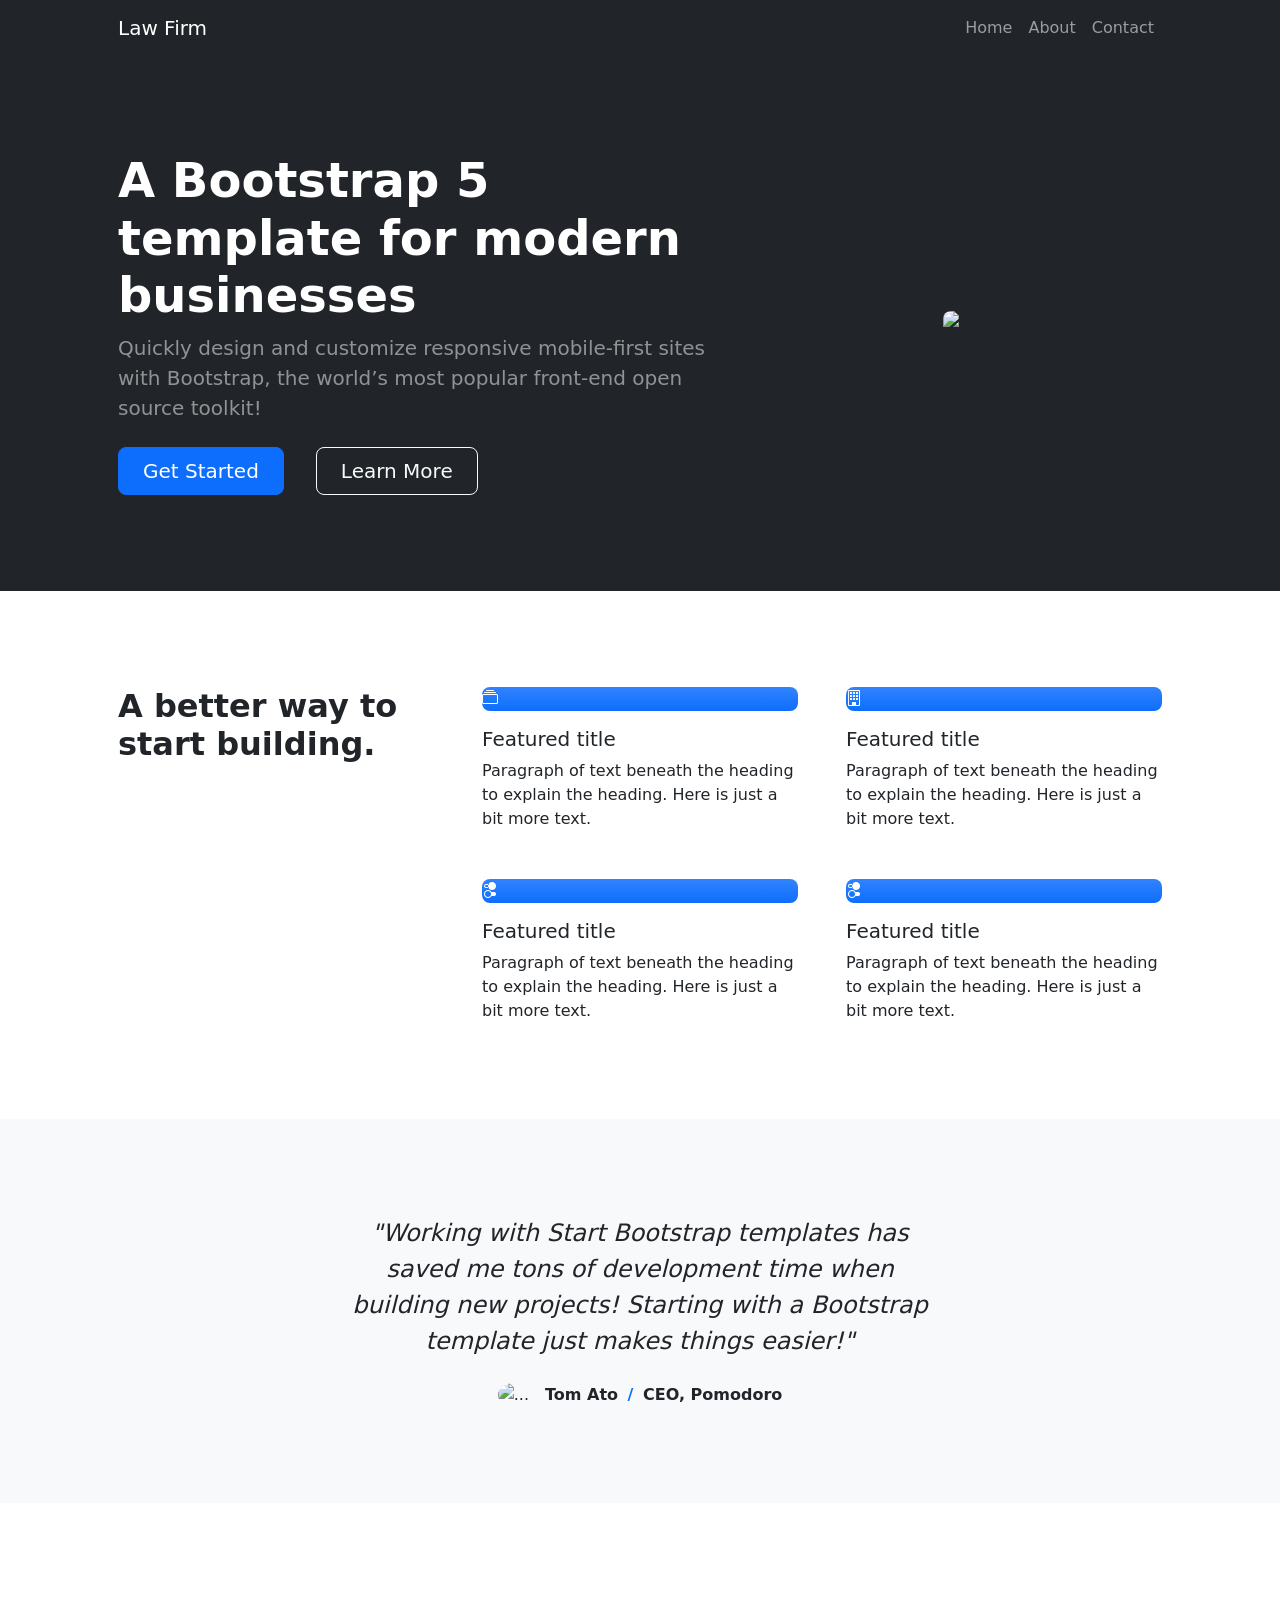
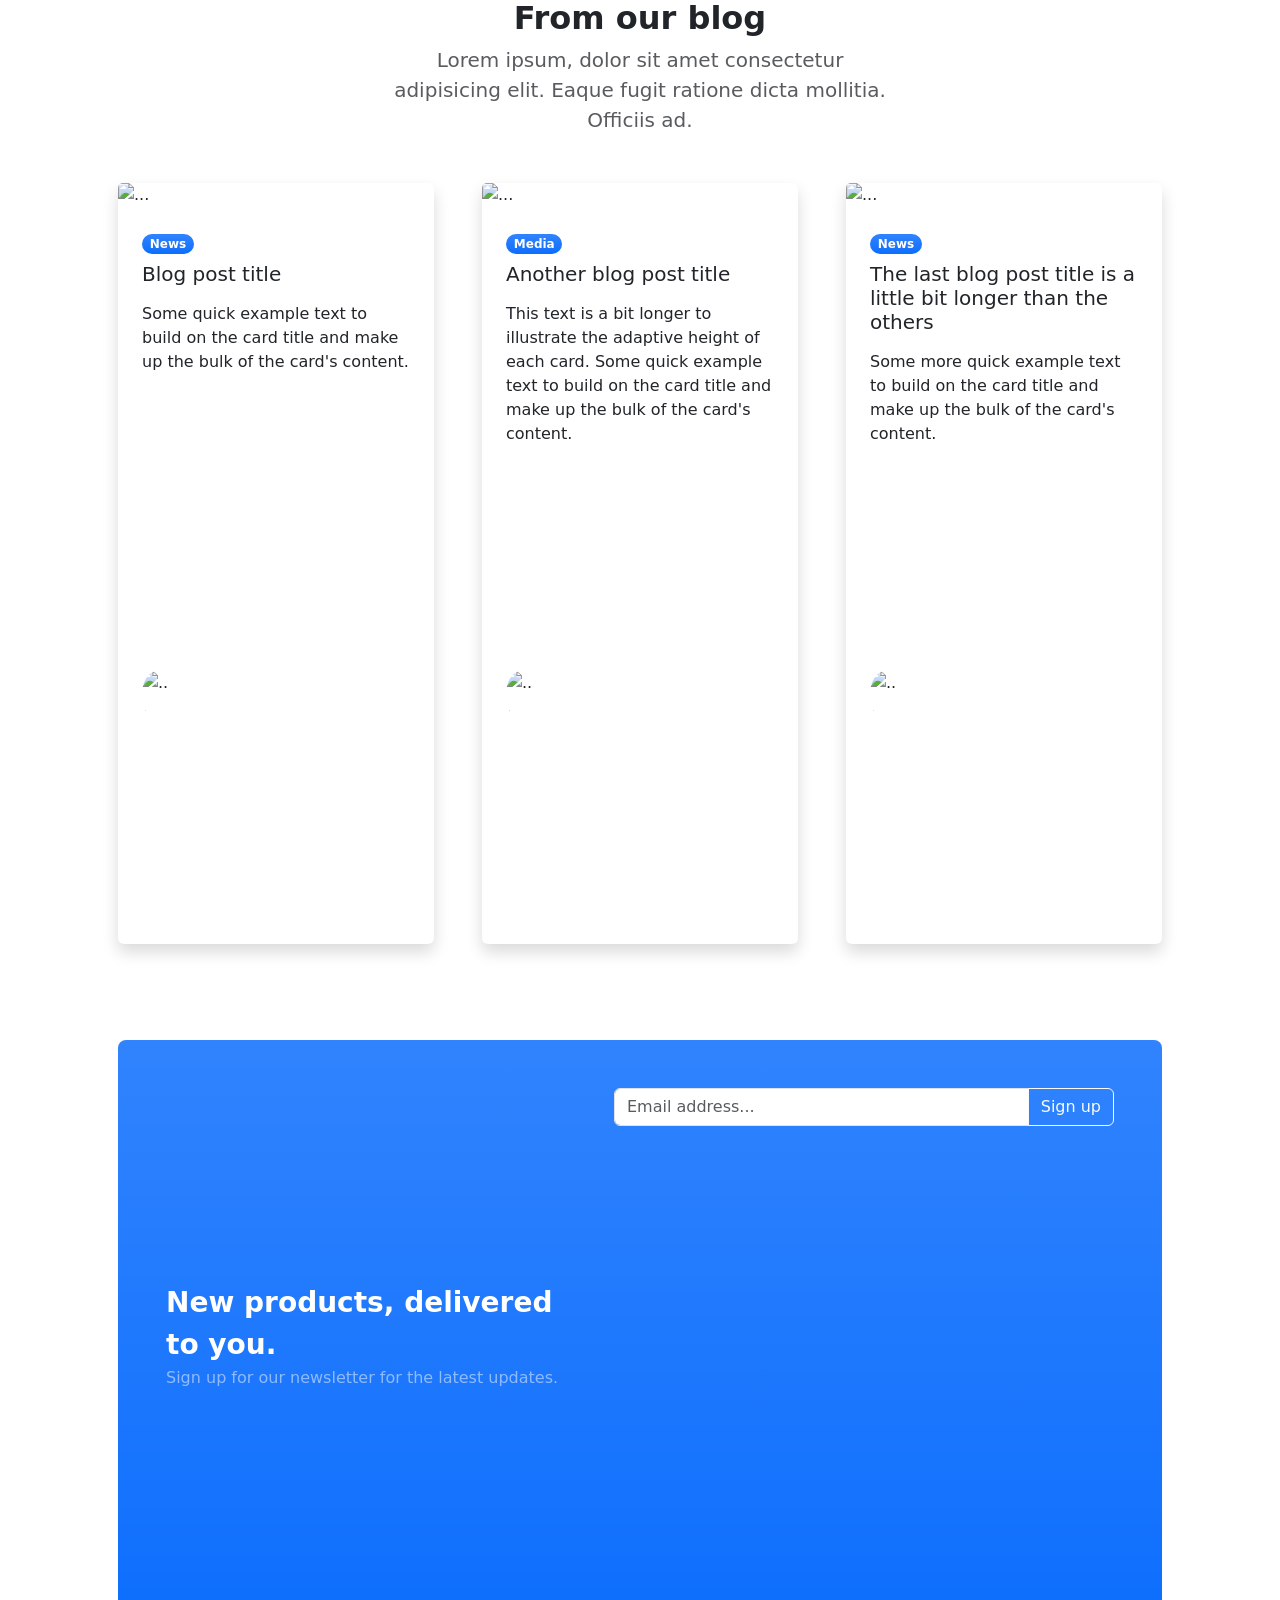
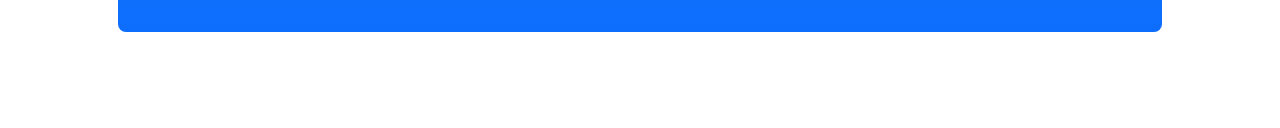
==== index.html @ 518d60d4 "web" ====
<!DOCTYPE html>
<html>
    <head>
        <!-- Required meta tags -->
        <meta charset="utf-8">
        <meta name="viewport" content="width=device-width, initial-scale=1">

        <link href="https://cdn.jsdelivr.net/npm/bootstrap@5.3.0-alpha1/dist/css/bootstrap.min.css" rel="stylesheet" />
        <link href="style.css" rel="stylesheet" type="text/css" />
        <style>
            /* CSS */

        </style>

        <title>Law Industry</title>
    </head>
    <body>
        <!-- HTML -->

        <meta charset="utf-8" />
        <meta name="viewport" content="width=device-width, initial-scale=1, shrink-to-fit=no" />
        <meta name="description" content="" />
        <meta name="author" content="" />
        <title>Modern Business - Start Bootstrap Template</title>
        <!-- Favicon-->
        <link rel="icon" type="image/x-icon" href="assets/favicon.ico" />
        <!-- Bootstrap icons-->
        <link href="https://cdn.jsdelivr.net/npm/bootstrap-icons@1.5.0/font/bootstrap-icons.css" rel="stylesheet" />
        <!-- Core theme CSS (includes Bootstrap)-->
        <link href="css/styles.css" rel="stylesheet" />
    </head>
    <body class="d-flex flex-column h-100">
        <main class="flex-shrink-0">
            <!-- Navigation-->
            <nav class="navbar navbar-expand-lg navbar-dark bg-dark">
                <div class="container px-5">
                    <a class="navbar-brand" href="index.html">Law Firm</a>
                    <button class="navbar-toggler" type="button" data-bs-toggle="collapse" data-bs-target="#navbarSupportedContent" aria-controls="navbarSupportedContent" aria-expanded="false" aria-label="Toggle navigation"><span class="navbar-toggler-icon"></span></button>
                    <div class="collapse navbar-collapse" id="navbarSupportedContent">
                        <ul class="navbar-nav ms-auto mb-2 mb-lg-0">
                            <li class="nav-item"><a class="nav-link" href="index.html">Home</a></li>
                            <li class="nav-item"><a class="nav-link" href="about.html">About</a></li>
                            <li class="nav-item"><a class="nav-link" href="contact.html">Contact</a></li>
                                </ul>
                            </li>
                        </ul>
                    </div>
                </div>
            </nav>
            <!-- Header-->
            <header class="bg-dark py-5">
                <div class="container px-5">
                    <div class="row gx-5 align-items-center justify-content-center">
                        <div class="col-lg-8 col-xl-7 col-xxl-6">
                            <div class="my-5 text-center text-xl-start">
                                <h1 class="display-5 fw-bolder text-white mb-2">A Bootstrap 5 template for modern businesses</h1>
                                <p class="lead fw-normal text-white-50 mb-4">Quickly design and customize responsive mobile-first sites with Bootstrap, the world’s most popular front-end open source toolkit!</p>
                                <div class="d-grid gap-3 d-sm-flex justify-content-sm-center justify-content-xl-start">
                                    <a class="btn btn-primary btn-lg px-4 me-sm-3" href="#features">Get Started</a>
                                    <a class="btn btn-outline-light btn-lg px-4" href="#!">Learn More</a>
                                </div>
                            </div>
                        </div>
                        <div class="col-xl-5 col-xxl-6 d-none d-xl-block text-center"><img class="img-fluid rounded-3 my-5" src="https://dummyimage.com/600x400/343a40/6c757d" alt="..." /></div>
                    </div>
                </div>
            </header>
            <!-- Features section-->
            <section class="py-5" id="features">
                <div class="container px-5 my-5">
                    <div class="row gx-5">
                        <div class="col-lg-4 mb-5 mb-lg-0"><h2 class="fw-bolder mb-0">A better way to start building.</h2></div>
                        <div class="col-lg-8">
                            <div class="row gx-5 row-cols-1 row-cols-md-2">
                                <div class="col mb-5 h-100">
                                    <div class="feature bg-primary bg-gradient text-white rounded-3 mb-3"><i class="bi bi-collection"></i></div>
                                    <h2 class="h5">Featured title</h2>
                                    <p class="mb-0">Paragraph of text beneath the heading to explain the heading. Here is just a bit more text.</p>
                                </div>
                                <div class="col mb-5 h-100">
                                    <div class="feature bg-primary bg-gradient text-white rounded-3 mb-3"><i class="bi bi-building"></i></div>
                                    <h2 class="h5">Featured title</h2>
                                    <p class="mb-0">Paragraph of text beneath the heading to explain the heading. Here is just a bit more text.</p>
                                </div>
                                <div class="col mb-5 mb-md-0 h-100">
                                    <div class="feature bg-primary bg-gradient text-white rounded-3 mb-3"><i class="bi bi-toggles2"></i></div>
                                    <h2 class="h5">Featured title</h2>
                                    <p class="mb-0">Paragraph of text beneath the heading to explain the heading. Here is just a bit more text.</p>
                                </div>
                                <div class="col h-100">
                                    <div class="feature bg-primary bg-gradient text-white rounded-3 mb-3"><i class="bi bi-toggles2"></i></div>
                                    <h2 class="h5">Featured title</h2>
                                    <p class="mb-0">Paragraph of text beneath the heading to explain the heading. Here is just a bit more text.</p>
                                </div>
                            </div>
                        </div>
                    </div>
                </div>
            </section>
            <!-- Testimonial section-->
            <div class="py-5 bg-light">
                <div class="container px-5 my-5">
                    <div class="row gx-5 justify-content-center">
                        <div class="col-lg-10 col-xl-7">
                            <div class="text-center">
                                <div class="fs-4 mb-4 fst-italic">"Working with Start Bootstrap templates has saved me tons of development time when building new projects! Starting with a Bootstrap template just makes things easier!"</div>
                                <div class="d-flex align-items-center justify-content-center">
                                    <img class="rounded-circle me-3" src="https://dummyimage.com/40x40/ced4da/6c757d" alt="..." />
                                    <div class="fw-bold">
                                        Tom Ato
                                        <span class="fw-bold text-primary mx-1">/</span>
                                        CEO, Pomodoro
                                    </div>
                                </div>
                            </div>
                        </div>
                    </div>
                </div>
            </div>
            <!-- Blog preview section-->
            <section class="py-5">
                <div class="container px-5 my-5">
                    <div class="row gx-5 justify-content-center">
                        <div class="col-lg-8 col-xl-6">
                            <div class="text-center">
                                <h2 class="fw-bolder">From our blog</h2>
                                <p class="lead fw-normal text-muted mb-5">Lorem ipsum, dolor sit amet consectetur adipisicing elit. Eaque fugit ratione dicta mollitia. Officiis ad.</p>
                            </div>
                        </div>
                    </div>
                    <div class="row gx-5">
                        <div class="col-lg-4 mb-5">
                            <div class="card h-100 shadow border-0">
                                <img class="card-img-top" src="https://dummyimage.com/600x350/ced4da/6c757d" alt="..." />
                                <div class="card-body p-4">
                                    <div class="badge bg-primary bg-gradient rounded-pill mb-2">News</div>
                                    <a class="text-decoration-none link-dark stretched-link" href="#!"><h5 class="card-title mb-3">Blog post title</h5></a>
                                    <p class="card-text mb-0">Some quick example text to build on the card title and make up the bulk of the card's content.</p>
                                </div>
                                <div class="card-footer p-4 pt-0 bg-transparent border-top-0">
                                    <div class="d-flex align-items-end justify-content-between">
                                        <div class="d-flex align-items-center">
                                            <img class="rounded-circle me-3" src="https://dummyimage.com/40x40/ced4da/6c757d" alt="..." />
                                            <div class="small">
                                                <div class="fw-bold">Kelly Rowan</div>
                                                <div class="text-muted">March 12, 2023 &middot; 6 min read</div>
                                            </div>
                                        </div>
                                    </div>
                                </div>
                            </div>
                        </div>
                        <div class="col-lg-4 mb-5">
                            <div class="card h-100 shadow border-0">
                                <img class="card-img-top" src="https://dummyimage.com/600x350/adb5bd/495057" alt="..." />
                                <div class="card-body p-4">
                                    <div class="badge bg-primary bg-gradient rounded-pill mb-2">Media</div>
                                    <a class="text-decoration-none link-dark stretched-link" href="#!"><h5 class="card-title mb-3">Another blog post title</h5></a>
                                    <p class="card-text mb-0">This text is a bit longer to illustrate the adaptive height of each card. Some quick example text to build on the card title and make up the bulk of the card's content.</p>
                                </div>
                                <div class="card-footer p-4 pt-0 bg-transparent border-top-0">
                                    <div class="d-flex align-items-end justify-content-between">
                                        <div class="d-flex align-items-center">
                                            <img class="rounded-circle me-3" src="https://dummyimage.com/40x40/ced4da/6c757d" alt="..." />
                                            <div class="small">
                                                <div class="fw-bold">Josiah Barclay</div>
                                                <div class="text-muted">March 23, 2023 &middot; 4 min read</div>
                                            </div>
                                        </div>
                                    </div>
                                </div>
                            </div>
                        </div>
                        <div class="col-lg-4 mb-5">
                            <div class="card h-100 shadow border-0">
                                <img class="card-img-top" src="https://dummyimage.com/600x350/6c757d/343a40" alt="..." />
                                <div class="card-body p-4">
                                    <div class="badge bg-primary bg-gradient rounded-pill mb-2">News</div>
                                    <a class="text-decoration-none link-dark stretched-link" href="#!"><h5 class="card-title mb-3">The last blog post title is a little bit longer than the others</h5></a>
                                    <p class="card-text mb-0">Some more quick example text to build on the card title and make up the bulk of the card's content.</p>
                                </div>
                                <div class="card-footer p-4 pt-0 bg-transparent border-top-0">
                                    <div class="d-flex align-items-end justify-content-between">
                                        <div class="d-flex align-items-center">
                                            <img class="rounded-circle me-3" src="https://dummyimage.com/40x40/ced4da/6c757d" alt="..." />
                                            <div class="small">
                                                <div class="fw-bold">Evelyn Martinez</div>
                                                <div class="text-muted">April 2, 2023 &middot; 10 min read</div>
                                            </div>
                                        </div>
                                    </div>
                                </div>
                            </div>
                        </div>
                    </div>
                    <!-- Call to action-->
                    <aside class="bg-primary bg-gradient rounded-3 p-4 p-sm-5 mt-5">
                        <div class="d-flex align-items-center justify-content-between flex-column flex-xl-row text-center text-xl-start">
                            <div class="mb-4 mb-xl-0">
                                <div class="fs-3 fw-bold text-white">New products, delivered to you.</div>
                                <div class="text-white-50">Sign up for our newsletter for the latest updates.</div>
                            </div>
                            <div class="ms-xl-4">
                                <div class="input-group mb-2">
                                    <input class="form-control" type="text" placeholder="Email address..." aria-label="Email address..." aria-describedby="button-newsletter" />
                                    <button class="btn btn-outline-light" id="button-newsletter" type="button">Sign up</button>
                                </div>
                                <div class="small text-white-50">We care about privacy, and will never share your data.</div>
                            </div>
                        </div>
                    </aside>
                </div>
            </section>
        </main>

                <!-- Bootstrap core JS-->
        <script src="https://cdn.jsdelivr.net/npm/bootstrap@5.2.3/dist/js/bootstrap.bundle.min.js"></script>
        <!-- Core theme JS-->
        <script src="js/scripts.js"></script>
    </body>

        <script src="https://cdn.jsdelivr.net/npm/bootstrap@5.3.0-alpha1/dist/js/bootstrap.bundle.min.js"></script>
        <!-- <script src="script.js"></script> -->
        <script>
            // JS


        </script>
    </body>
</html>
---- style.css ----
.body{
    background-color: #A4C4A0;
}

.first{
    background-color: #A4C4A0;
    border: 2px solid black;
    height: 750px;
}

.no{
    display: flex;
    align-items: flex-end;
    height: 275px;
}

.no{
    display: flex;
    align-items: flex-end;
    height: 200px;
}

.pic{
    display: flex;
    width: 60%;
    justify-content: center;
}

.center {
    display: flex;
    align-items: flex-end;
    height: 175px;
}

.small{
    height: 450px;
    width: 500px;
    display: flex;
    position: relative;
    left: 1450px;
    up: 120px;
}

.second{
    background-color: #64B05B;
    border: 2px solid black;
    display: flex;
    align-items: flex-start;
    height: 400px;
}

.centered {
     display: flex;
    align-items: flex-end;
    height: 200px;
}

.third{
    background-color: #429638;
    border: 2px solid black;
    display: flex;
    align-items: flex-start;
    height: 400px;
}

.fourth{
    background-color: #44783E;
    border: 2px solid black;
    display: flex;
    align-items: flex-start;
    height: 400px;
    text-align: center;
}

.pain{
    display: flex;
    align-items: flex-end;
    height: 200px;
    text-indent: 50px;
    width: 1550px;
}

.aframe{
    font-size: 50px;
    text-align: center;
}
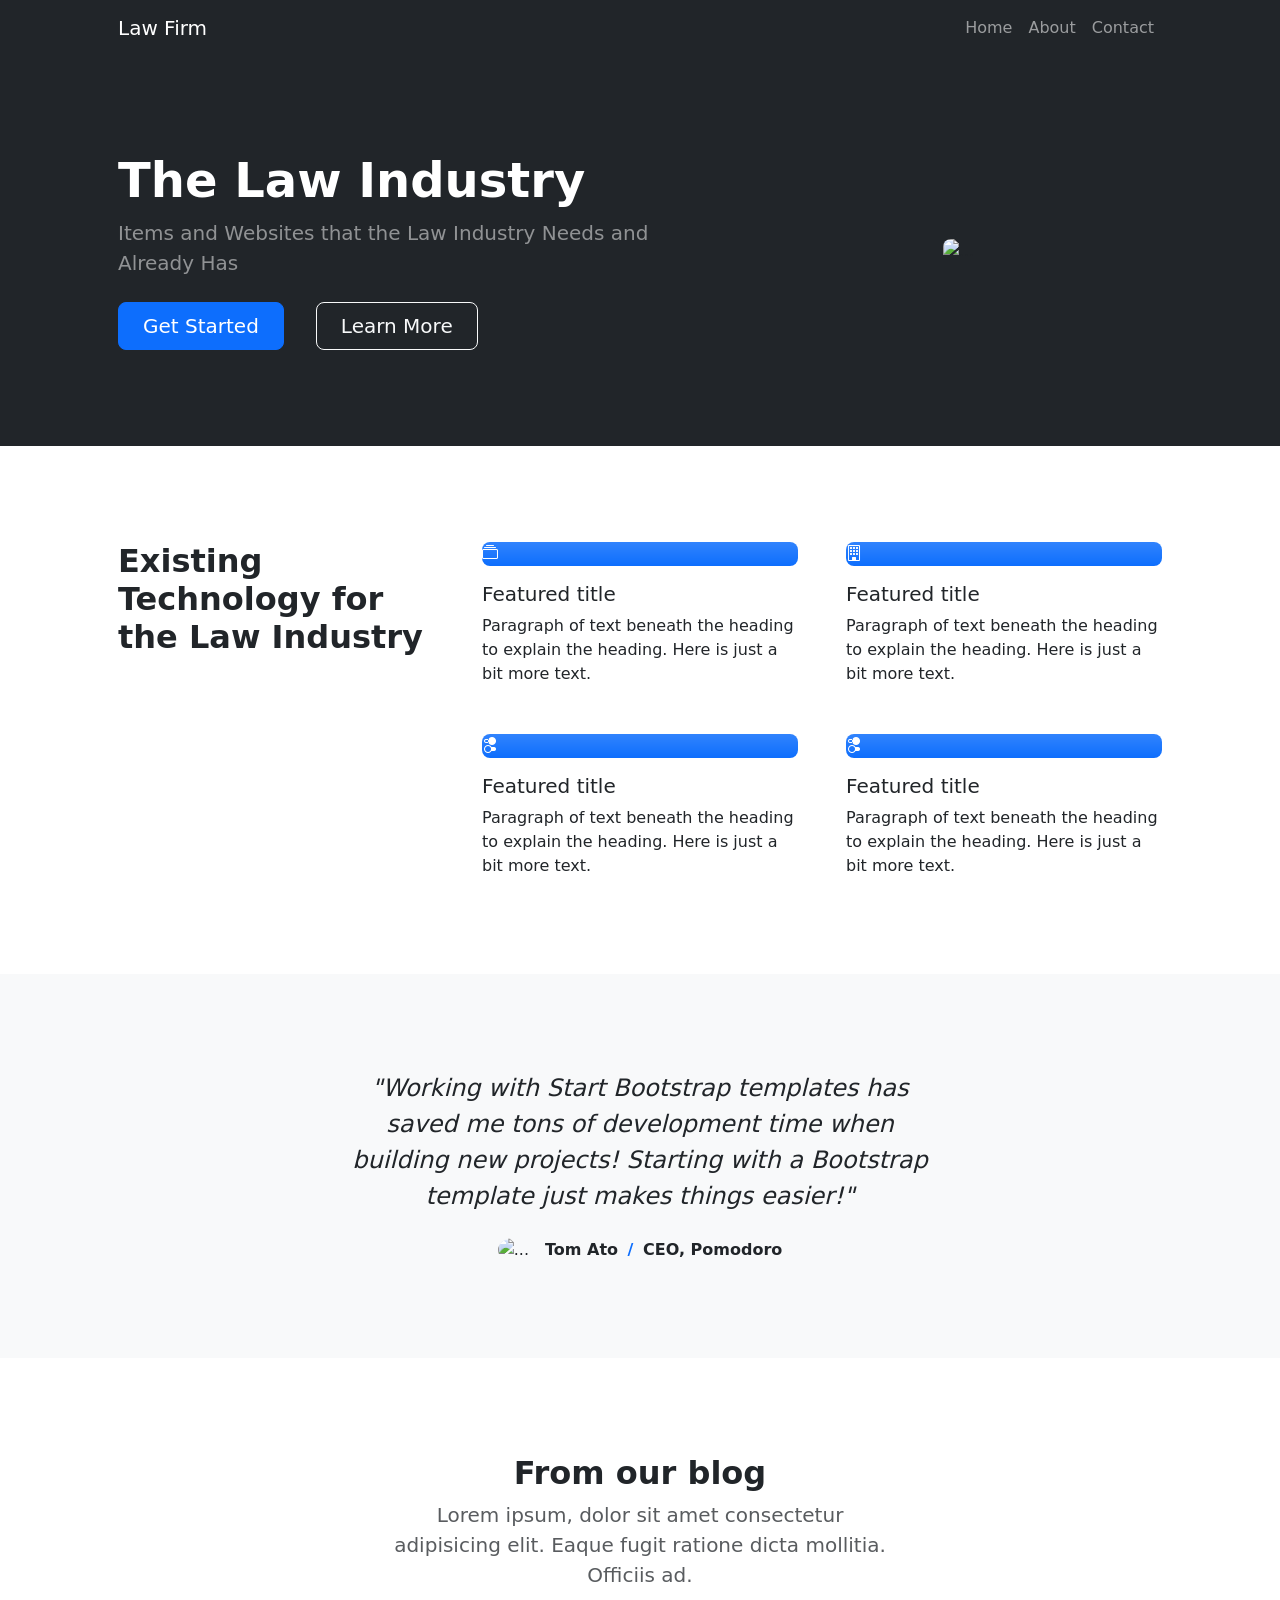
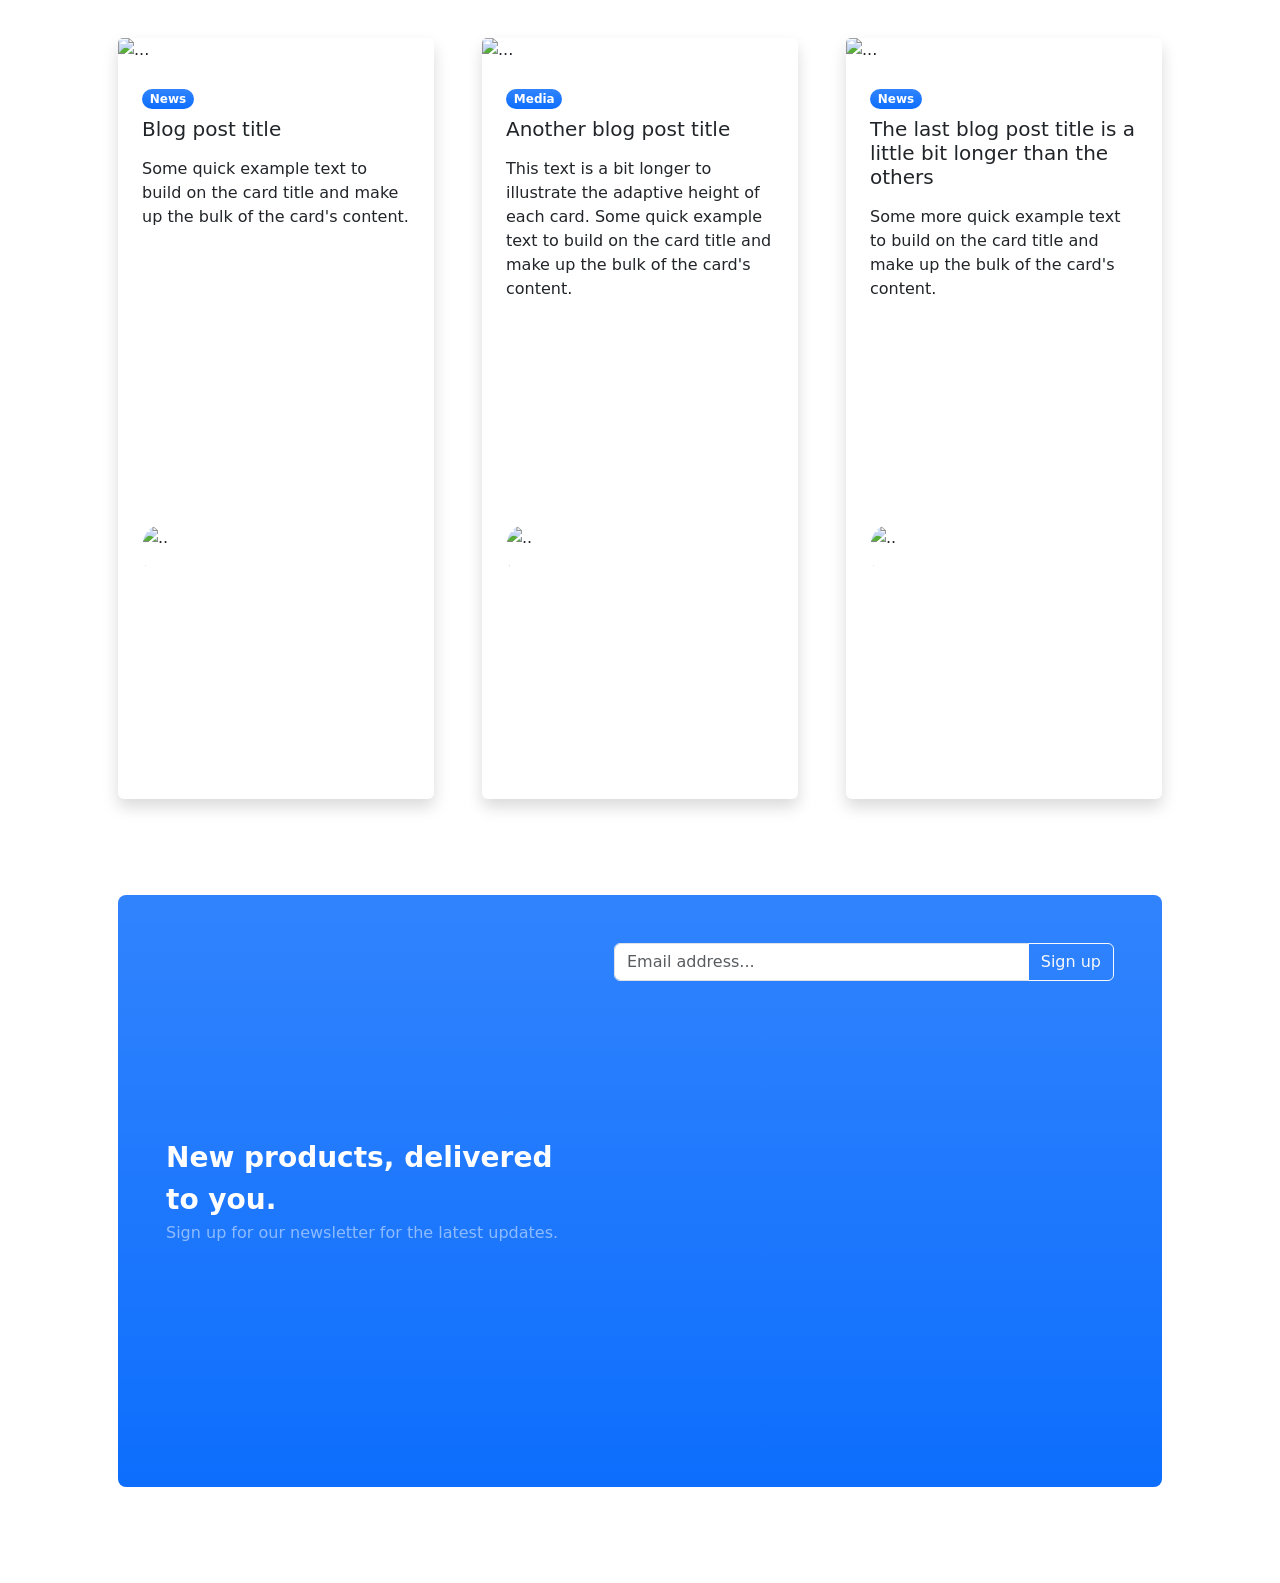
==== commit afaa81b0: "Title" ====
--- a/index.html
+++ b/index.html
@@ -53,8 +53,8 @@
                     <div class="row gx-5 align-items-center justify-content-center">
                         <div class="col-lg-8 col-xl-7 col-xxl-6">
                             <div class="my-5 text-center text-xl-start">
-                                <h1 class="display-5 fw-bolder text-white mb-2">A Bootstrap 5 template for modern businesses</h1>
-                                <p class="lead fw-normal text-white-50 mb-4">Quickly design and customize responsive mobile-first sites with Bootstrap, the world’s most popular front-end open source toolkit!</p>
+                                <h1 class="display-5 fw-bolder text-white mb-2">The Law Industry</h1>
+                                <p class="lead fw-normal text-white-50 mb-4">Items and Websites that the Law Industry Needs and Already Has</p>
                                 <div class="d-grid gap-3 d-sm-flex justify-content-sm-center justify-content-xl-start">
                                     <a class="btn btn-primary btn-lg px-4 me-sm-3" href="#features">Get Started</a>
                                     <a class="btn btn-outline-light btn-lg px-4" href="#!">Learn More</a>
@@ -69,7 +69,7 @@
             <section class="py-5" id="features">
                 <div class="container px-5 my-5">
                     <div class="row gx-5">
-                        <div class="col-lg-4 mb-5 mb-lg-0"><h2 class="fw-bolder mb-0">A better way to start building.</h2></div>
+                        <div class="col-lg-4 mb-5 mb-lg-0"><h2 class="fw-bolder mb-0">Existing Technology for the Law Industry</h2></div>
                         <div class="col-lg-8">
                             <div class="row gx-5 row-cols-1 row-cols-md-2">
                                 <div class="col mb-5 h-100">
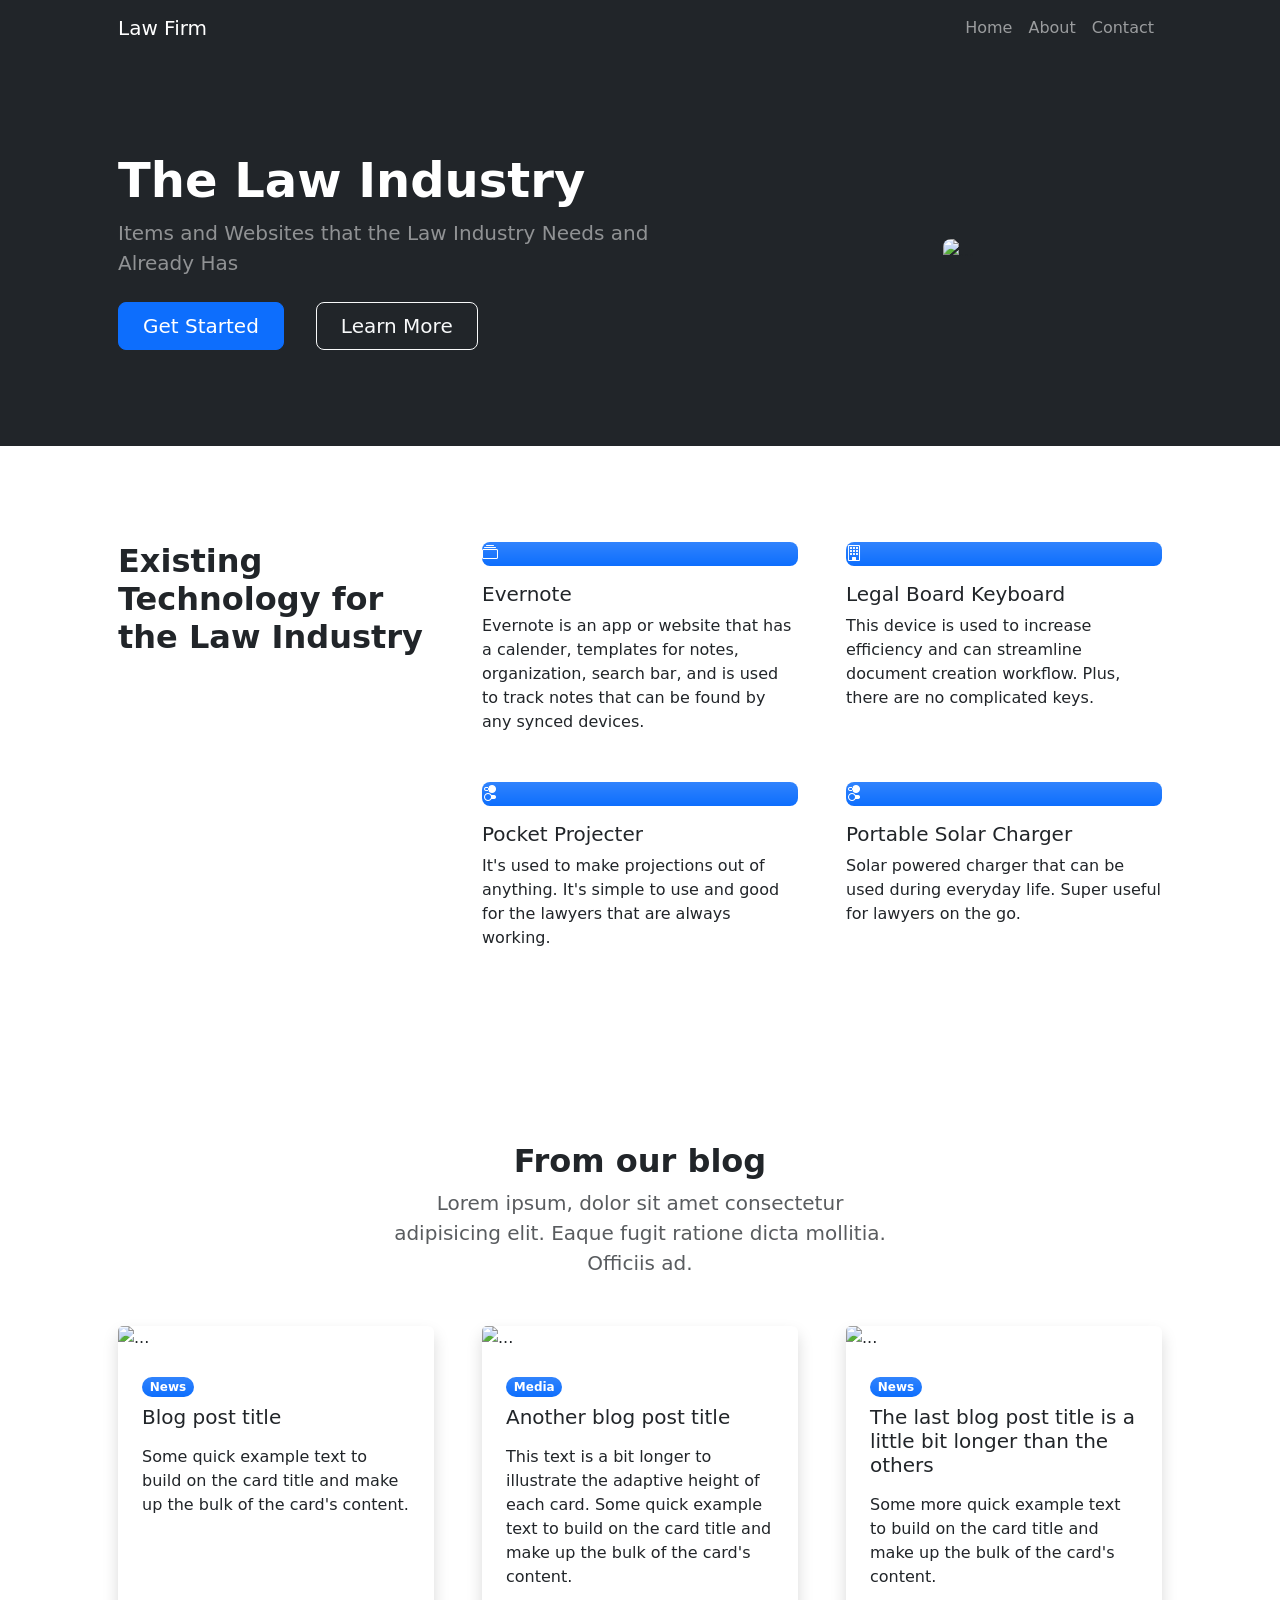
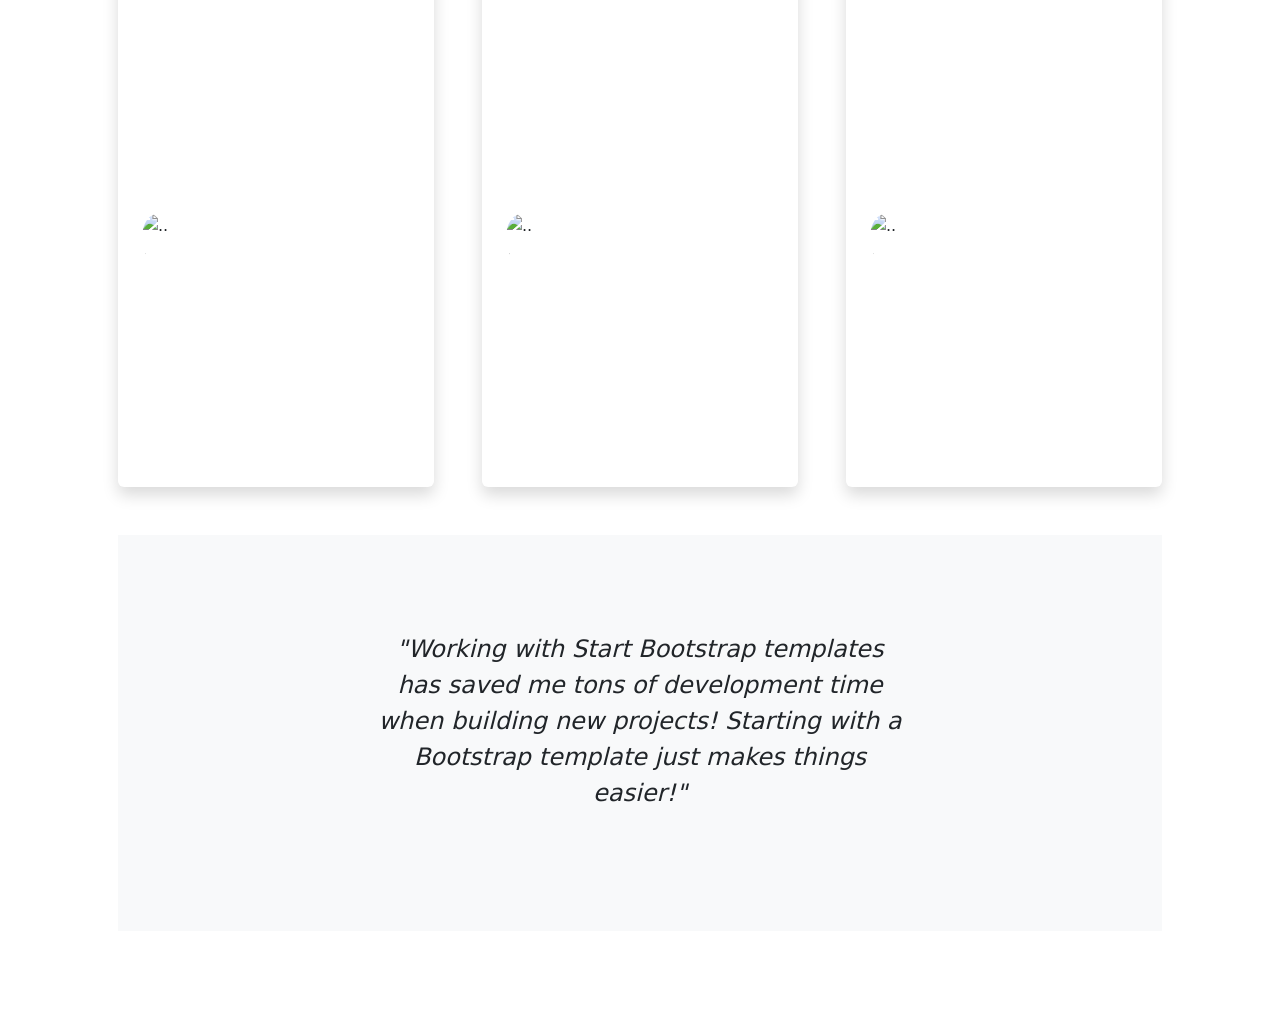
==== commit a1c23bd8: "stop" ====
--- a/index.html
+++ b/index.html
@@ -74,50 +74,30 @@
                             <div class="row gx-5 row-cols-1 row-cols-md-2">
                                 <div class="col mb-5 h-100">
                                     <div class="feature bg-primary bg-gradient text-white rounded-3 mb-3"><i class="bi bi-collection"></i></div>
-                                    <h2 class="h5">Featured title</h2>
-                                    <p class="mb-0">Paragraph of text beneath the heading to explain the heading. Here is just a bit more text.</p>
+                                    <h2 class="h5">Evernote</h2>
+                                    <p class="mb-0">Evernote is an app or website that has a calender, templates for notes, organization, search bar, and is used to track notes that can be found by any synced devices.</p>
                                 </div>
                                 <div class="col mb-5 h-100">
                                     <div class="feature bg-primary bg-gradient text-white rounded-3 mb-3"><i class="bi bi-building"></i></div>
-                                    <h2 class="h5">Featured title</h2>
-                                    <p class="mb-0">Paragraph of text beneath the heading to explain the heading. Here is just a bit more text.</p>
+                                    <h2 class="h5">Legal Board Keyboard</h2>
+                                    <p class="mb-0">This device is used to increase efficiency and can streamline document creation workflow. Plus, there are no complicated keys.</p>
                                 </div>
                                 <div class="col mb-5 mb-md-0 h-100">
                                     <div class="feature bg-primary bg-gradient text-white rounded-3 mb-3"><i class="bi bi-toggles2"></i></div>
-                                    <h2 class="h5">Featured title</h2>
-                                    <p class="mb-0">Paragraph of text beneath the heading to explain the heading. Here is just a bit more text.</p>
+                                    <h2 class="h5">Pocket Projecter</h2>
+                                    <p class="mb-0">It's used to make projections out of anything. It's simple to use and good for the lawyers that are always working.</p>
                                 </div>
                                 <div class="col h-100">
                                     <div class="feature bg-primary bg-gradient text-white rounded-3 mb-3"><i class="bi bi-toggles2"></i></div>
-                                    <h2 class="h5">Featured title</h2>
-                                    <p class="mb-0">Paragraph of text beneath the heading to explain the heading. Here is just a bit more text.</p>
+                                    <h2 class="h5">Portable Solar Charger</h2>
+                                    <p class="mb-0">Solar powered charger that can be used during everyday life. Super useful for lawyers on the go.</p>
                                 </div>
                             </div>
                         </div>
                     </div>
                 </div>
             </section>
-            <!-- Testimonial section-->
-            <div class="py-5 bg-light">
-                <div class="container px-5 my-5">
-                    <div class="row gx-5 justify-content-center">
-                        <div class="col-lg-10 col-xl-7">
-                            <div class="text-center">
-                                <div class="fs-4 mb-4 fst-italic">"Working with Start Bootstrap templates has saved me tons of development time when building new projects! Starting with a Bootstrap template just makes things easier!"</div>
-                                <div class="d-flex align-items-center justify-content-center">
-                                    <img class="rounded-circle me-3" src="https://dummyimage.com/40x40/ced4da/6c757d" alt="..." />
-                                    <div class="fw-bold">
-                                        Tom Ato
-                                        <span class="fw-bold text-primary mx-1">/</span>
-                                        CEO, Pomodoro
-                                    </div>
-                                </div>
-                            </div>
-                        </div>
-                    </div>
-                </div>
-            </div>
-            <!-- Blog preview section-->
+<!-- Blog preview section-->
             <section class="py-5">
                 <div class="container px-5 my-5">
                     <div class="row gx-5 justify-content-center">
@@ -193,19 +173,21 @@
                             </div>
                         </div>
                     </div>
-                    <!-- Call to action-->
-                    <aside class="bg-primary bg-gradient rounded-3 p-4 p-sm-5 mt-5">
-                        <div class="d-flex align-items-center justify-content-between flex-column flex-xl-row text-center text-xl-start">
-                            <div class="mb-4 mb-xl-0">
-                                <div class="fs-3 fw-bold text-white">New products, delivered to you.</div>
-                                <div class="text-white-50">Sign up for our newsletter for the latest updates.</div>
-                            </div>
-                            <div class="ms-xl-4">
-                                <div class="input-group mb-2">
-                                    <input class="form-control" type="text" placeholder="Email address..." aria-label="Email address..." aria-describedby="button-newsletter" />
-                                    <button class="btn btn-outline-light" id="button-newsletter" type="button">Sign up</button>
-                                </div>
-                                <div class="small text-white-50">We care about privacy, and will never share your data.</div>
+                <!-- Testimonial section-->
+            <div class="py-5 bg-light">
+                <div class="container px-5 my-5">
+                    <div class="row gx-5 justify-content-center">
+                        <div class="col-lg-10 col-xl-7">
+                            <div class="text-center">
+                                <div class="fs-4 mb-4 fst-italic">"Working with Start Bootstrap templates has saved me tons of development time when building new projects! Starting with a Bootstrap template just makes things easier!"</div>
+                                <div class="d-flex align-items-center justify-content-center">
+                                    </div>
+                                </div>
+                            </div>
+                        </div>
+                    </div>
+                </div>
+            </div>
                             </div>
                         </div>
                     </aside>
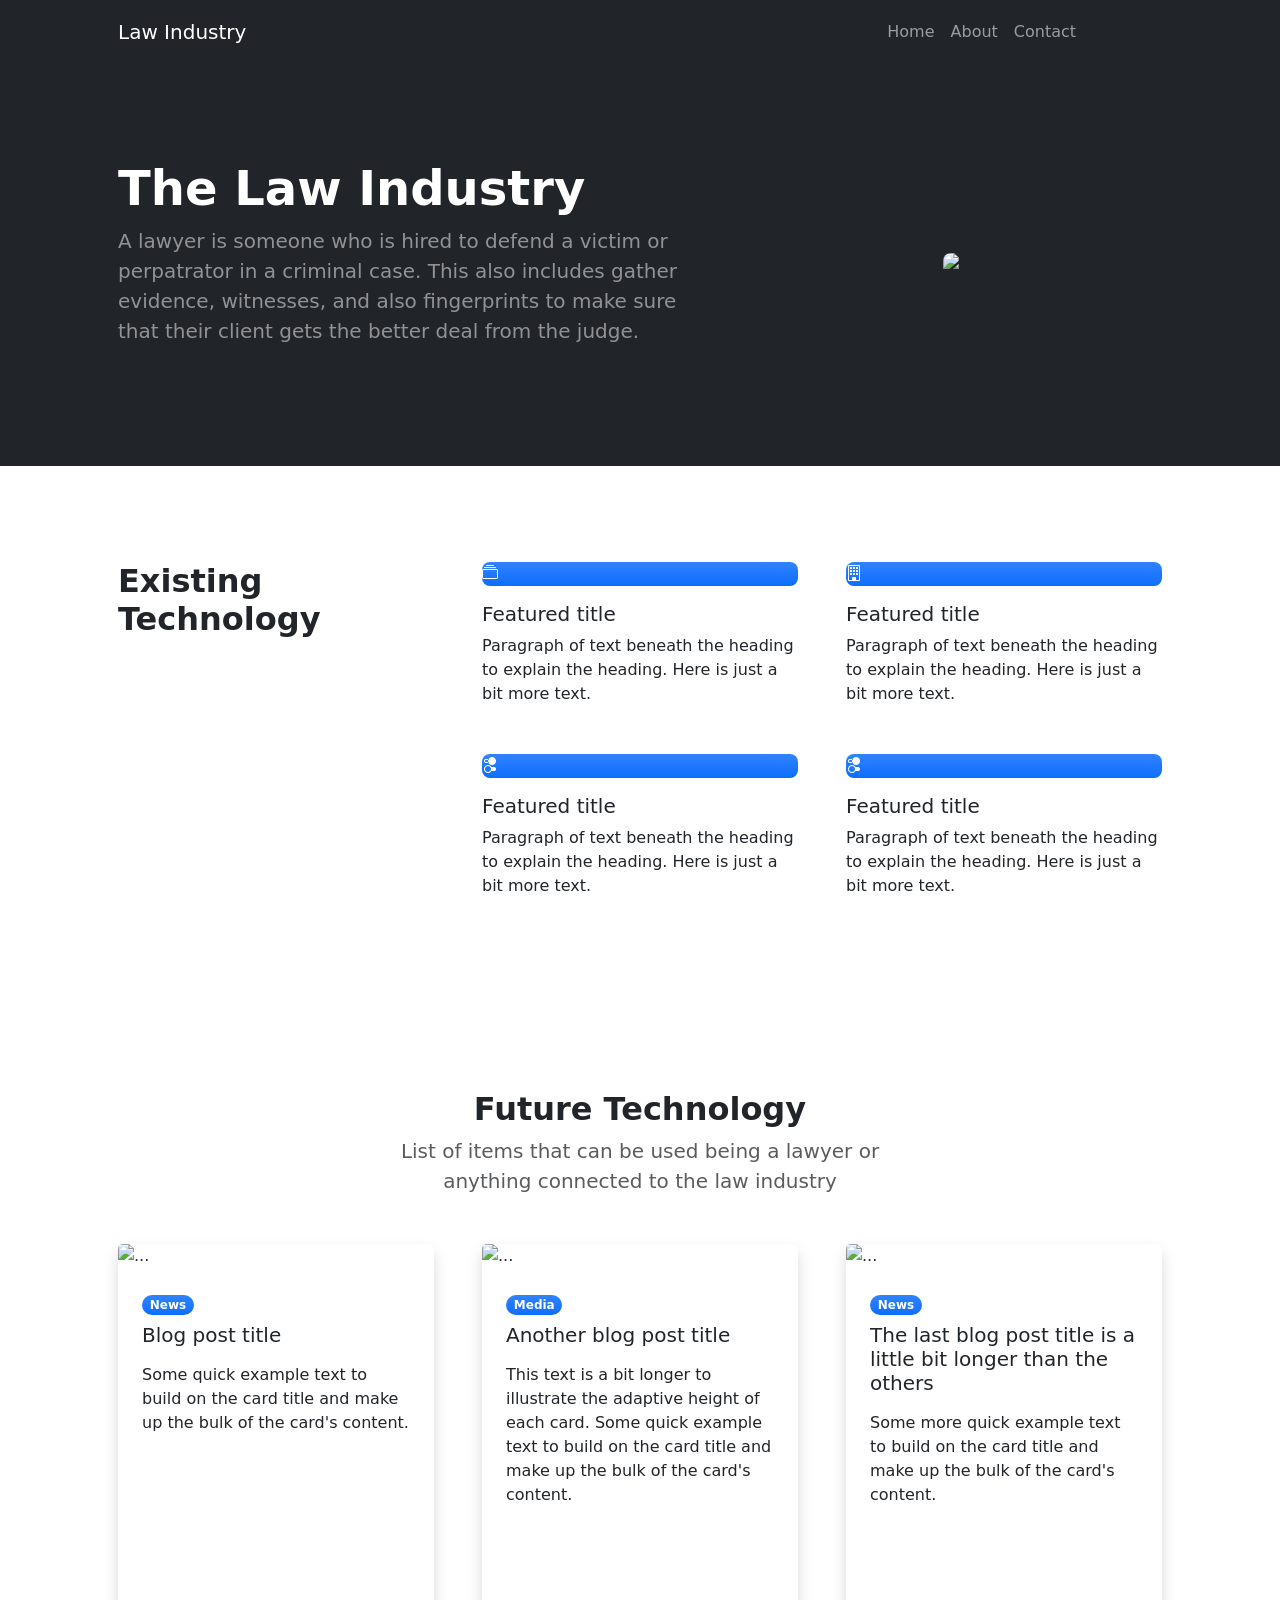
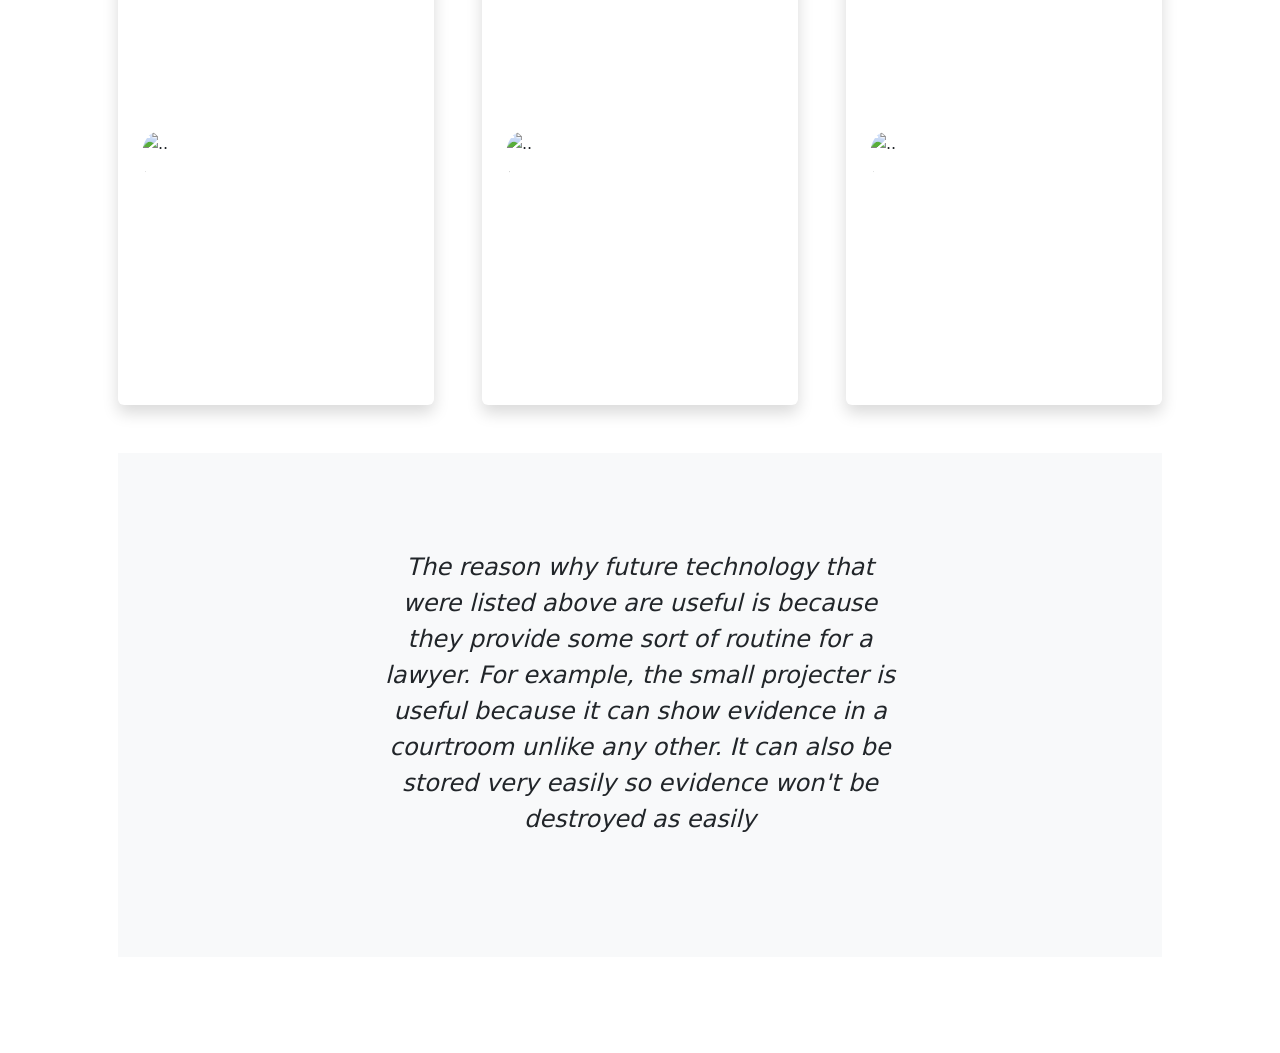
==== commit 99f82c4e: "mvp" ====
--- a/index.html
+++ b/index.html
@@ -17,6 +17,9 @@
     <body>
         <!-- HTML -->
 
+<!DOCTYPE html>
+<html lang="en">
+    <head>
         <meta charset="utf-8" />
         <meta name="viewport" content="width=device-width, initial-scale=1, shrink-to-fit=no" />
         <meta name="description" content="" />
@@ -34,13 +37,21 @@
             <!-- Navigation-->
             <nav class="navbar navbar-expand-lg navbar-dark bg-dark">
                 <div class="container px-5">
-                    <a class="navbar-brand" href="index.html">Law Firm</a>
+                    <a class="navbar-brand" href="index.html">Law Industry</a>
                     <button class="navbar-toggler" type="button" data-bs-toggle="collapse" data-bs-target="#navbarSupportedContent" aria-controls="navbarSupportedContent" aria-expanded="false" aria-label="Toggle navigation"><span class="navbar-toggler-icon"></span></button>
                     <div class="collapse navbar-collapse" id="navbarSupportedContent">
                         <ul class="navbar-nav ms-auto mb-2 mb-lg-0">
                             <li class="nav-item"><a class="nav-link" href="index.html">Home</a></li>
                             <li class="nav-item"><a class="nav-link" href="about.html">About</a></li>
                             <li class="nav-item"><a class="nav-link" href="contact.html">Contact</a></li>
+                            <li class="nav-item dropdown">
+                                </ul>
+                            </li>
+                            <li class="nav-item dropdown">
+                                <a class="nav-link dropdown-toggle" id="navbarDropdownPortfolio" href="#" role="button" data-bs-toggle="dropdown" aria-expanded="false">Portfolio</a>
+                                <ul class="dropdown-menu dropdown-menu-end" aria-labelledby="navbarDropdownPortfolio">
+                                    <li><a class="dropdown-item" href="portfolio-overview.html">Portfolio Overview</a></li>
+                                    <li><a class="dropdown-item" href="portfolio-item.html">Portfolio Item</a></li>
                                 </ul>
                             </li>
                         </ul>
@@ -54,10 +65,8 @@
                         <div class="col-lg-8 col-xl-7 col-xxl-6">
                             <div class="my-5 text-center text-xl-start">
                                 <h1 class="display-5 fw-bolder text-white mb-2">The Law Industry</h1>
-                                <p class="lead fw-normal text-white-50 mb-4">Items and Websites that the Law Industry Needs and Already Has</p>
+                                <p class="lead fw-normal text-white-50 mb-4">A lawyer is someone who is hired to defend a victim or perpatrator in a criminal case. This also includes gather evidence, witnesses, and also fingerprints to make sure that their client gets the better deal from the judge.</p>
                                 <div class="d-grid gap-3 d-sm-flex justify-content-sm-center justify-content-xl-start">
-                                    <a class="btn btn-primary btn-lg px-4 me-sm-3" href="#features">Get Started</a>
-                                    <a class="btn btn-outline-light btn-lg px-4" href="#!">Learn More</a>
                                 </div>
                             </div>
                         </div>
@@ -69,42 +78,43 @@
             <section class="py-5" id="features">
                 <div class="container px-5 my-5">
                     <div class="row gx-5">
-                        <div class="col-lg-4 mb-5 mb-lg-0"><h2 class="fw-bolder mb-0">Existing Technology for the Law Industry</h2></div>
+                        <div class="col-lg-4 mb-5 mb-lg-0"><h2 class="fw-bolder mb-0">Existing Technology</h2></div>
                         <div class="col-lg-8">
                             <div class="row gx-5 row-cols-1 row-cols-md-2">
                                 <div class="col mb-5 h-100">
                                     <div class="feature bg-primary bg-gradient text-white rounded-3 mb-3"><i class="bi bi-collection"></i></div>
-                                    <h2 class="h5">Evernote</h2>
-                                    <p class="mb-0">Evernote is an app or website that has a calender, templates for notes, organization, search bar, and is used to track notes that can be found by any synced devices.</p>
+                                    <h2 class="h5">Featured title</h2>
+                                    <p class="mb-0">Paragraph of text beneath the heading to explain the heading. Here is just a bit more text.</p>
                                 </div>
                                 <div class="col mb-5 h-100">
                                     <div class="feature bg-primary bg-gradient text-white rounded-3 mb-3"><i class="bi bi-building"></i></div>
-                                    <h2 class="h5">Legal Board Keyboard</h2>
-                                    <p class="mb-0">This device is used to increase efficiency and can streamline document creation workflow. Plus, there are no complicated keys.</p>
+                                    <h2 class="h5">Featured title</h2>
+                                    <p class="mb-0">Paragraph of text beneath the heading to explain the heading. Here is just a bit more text.</p>
                                 </div>
                                 <div class="col mb-5 mb-md-0 h-100">
                                     <div class="feature bg-primary bg-gradient text-white rounded-3 mb-3"><i class="bi bi-toggles2"></i></div>
-                                    <h2 class="h5">Pocket Projecter</h2>
-                                    <p class="mb-0">It's used to make projections out of anything. It's simple to use and good for the lawyers that are always working.</p>
+                                    <h2 class="h5">Featured title</h2>
+                                    <p class="mb-0">Paragraph of text beneath the heading to explain the heading. Here is just a bit more text.</p>
                                 </div>
                                 <div class="col h-100">
                                     <div class="feature bg-primary bg-gradient text-white rounded-3 mb-3"><i class="bi bi-toggles2"></i></div>
-                                    <h2 class="h5">Portable Solar Charger</h2>
-                                    <p class="mb-0">Solar powered charger that can be used during everyday life. Super useful for lawyers on the go.</p>
+                                    <h2 class="h5">Featured title</h2>
+                                    <p class="mb-0">Paragraph of text beneath the heading to explain the heading. Here is just a bit more text.</p>
                                 </div>
                             </div>
                         </div>
                     </div>
                 </div>
             </section>
-<!-- Blog preview section-->
+
+           <!-- Blog preview section-->
             <section class="py-5">
                 <div class="container px-5 my-5">
                     <div class="row gx-5 justify-content-center">
                         <div class="col-lg-8 col-xl-6">
                             <div class="text-center">
-                                <h2 class="fw-bolder">From our blog</h2>
-                                <p class="lead fw-normal text-muted mb-5">Lorem ipsum, dolor sit amet consectetur adipisicing elit. Eaque fugit ratione dicta mollitia. Officiis ad.</p>
+                                <h2 class="fw-bolder">Future Technology</h2>
+                                <p class="lead fw-normal text-muted mb-5">List of items that can be used being a lawyer or anything connected to the law industry</p>
                             </div>
                         </div>
                     </div>
@@ -173,13 +183,13 @@
                             </div>
                         </div>
                     </div>
-                <!-- Testimonial section-->
+                    <!-- Testimonial section-->
             <div class="py-5 bg-light">
                 <div class="container px-5 my-5">
                     <div class="row gx-5 justify-content-center">
                         <div class="col-lg-10 col-xl-7">
                             <div class="text-center">
-                                <div class="fs-4 mb-4 fst-italic">"Working with Start Bootstrap templates has saved me tons of development time when building new projects! Starting with a Bootstrap template just makes things easier!"</div>
+                                <div class="fs-4 mb-4 fst-italic">The reason why future technology that were listed above are useful is because they provide some sort of routine for a lawyer. For example, the small projecter is useful because it can show evidence in a courtroom unlike any other. It can also be stored very easily so evidence won't be destroyed as easily</div>
                                 <div class="d-flex align-items-center justify-content-center">
                                     </div>
                                 </div>
@@ -188,12 +198,6 @@
                     </div>
                 </div>
             </div>
-                            </div>
-                        </div>
-                    </aside>
-                </div>
-            </section>
-        </main>
 
                 <!-- Bootstrap core JS-->
         <script src="https://cdn.jsdelivr.net/npm/bootstrap@5.2.3/dist/js/bootstrap.bundle.min.js"></script>
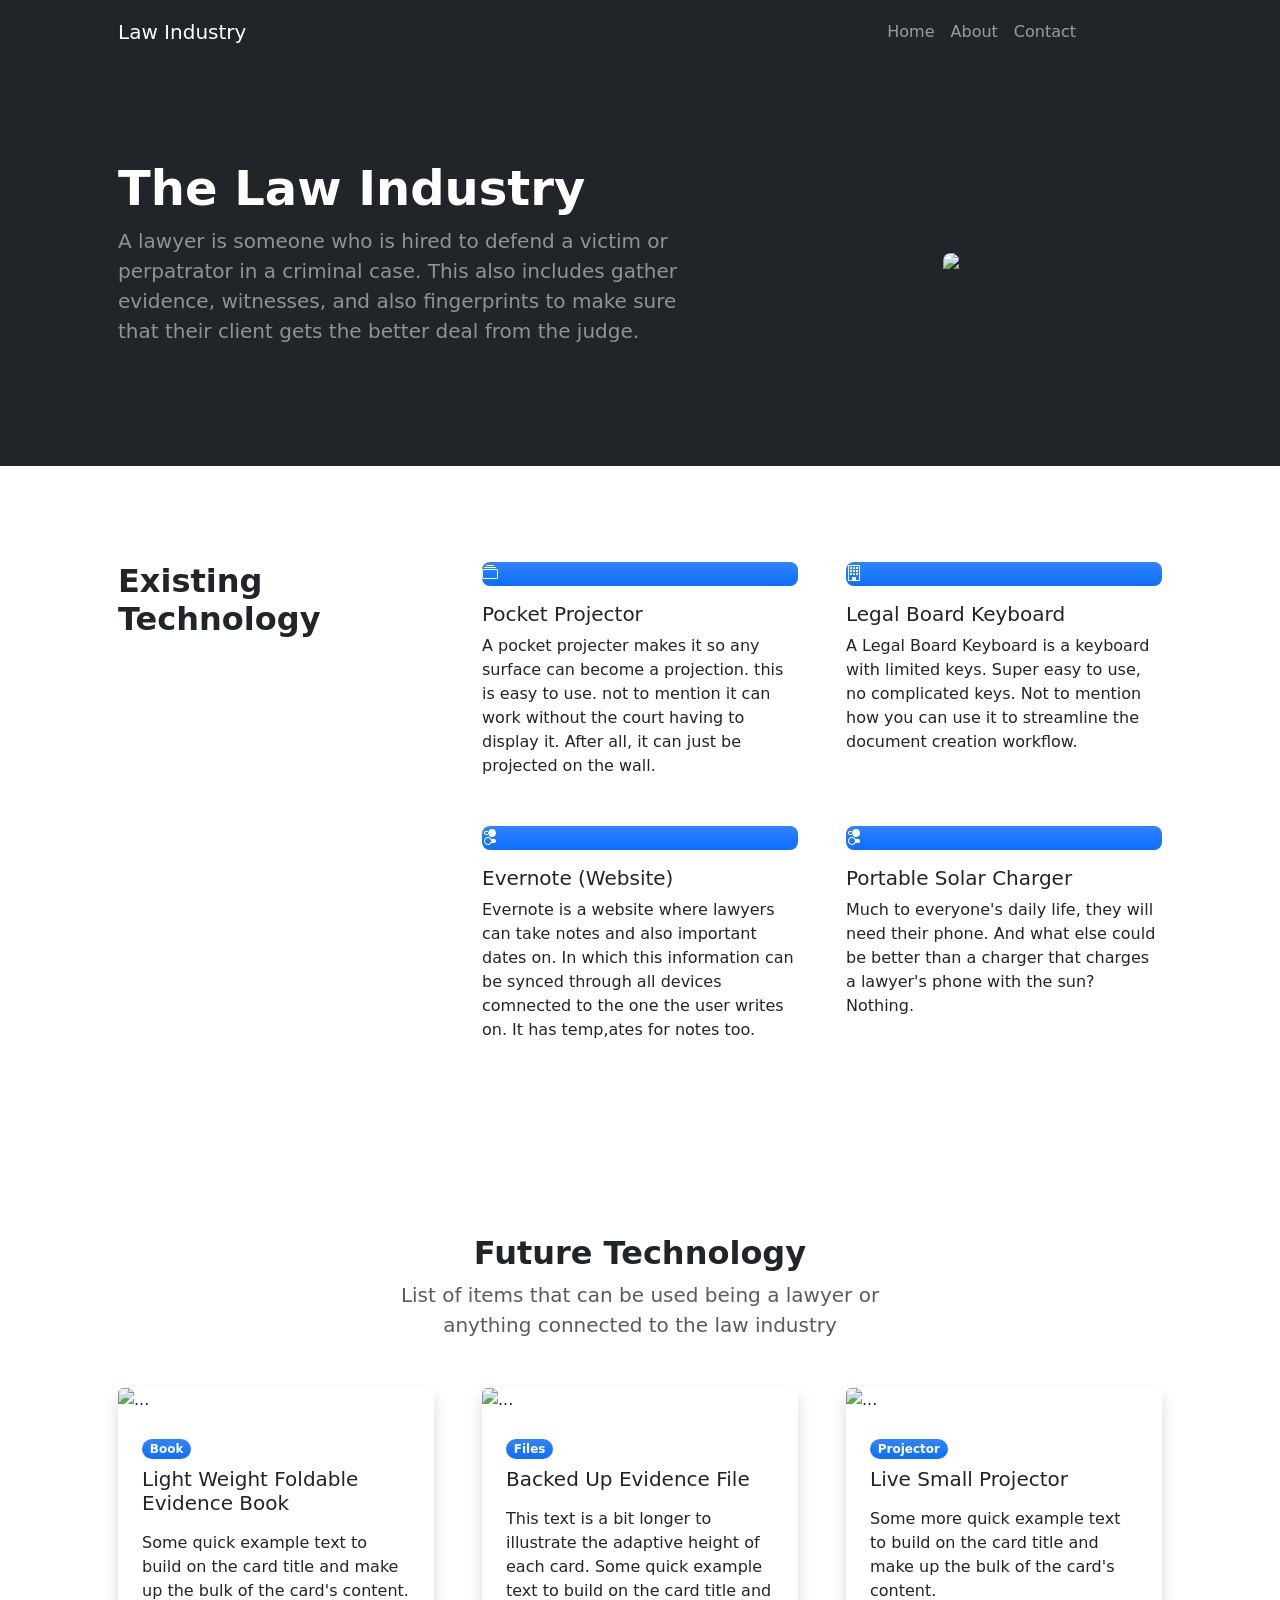
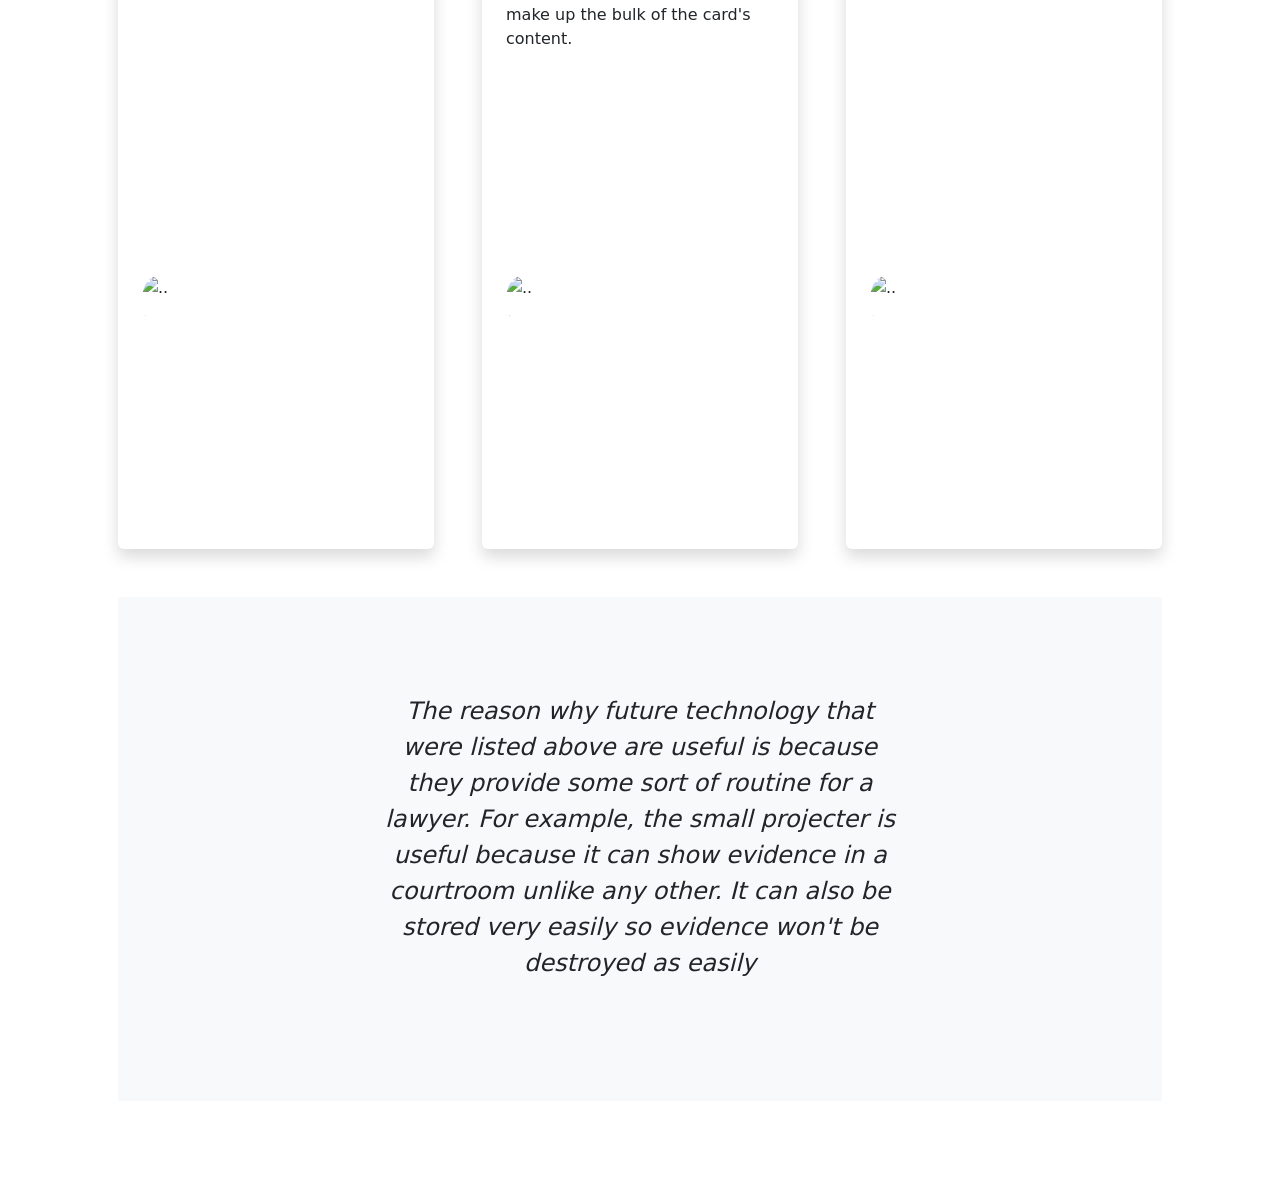
==== commit 8bb6d7fd: "Future" ====
--- a/index.html
+++ b/index.html
@@ -83,23 +83,23 @@
                             <div class="row gx-5 row-cols-1 row-cols-md-2">
                                 <div class="col mb-5 h-100">
                                     <div class="feature bg-primary bg-gradient text-white rounded-3 mb-3"><i class="bi bi-collection"></i></div>
-                                    <h2 class="h5">Featured title</h2>
-                                    <p class="mb-0">Paragraph of text beneath the heading to explain the heading. Here is just a bit more text.</p>
+                                    <h2 class="h5">Pocket Projector</h2>
+                                    <p class="mb-0">A pocket projecter makes it so any surface can become a projection. this is easy to use. not to mention it can work without the court having to display it. After all, it can just be projected on the wall.</p>
                                 </div>
                                 <div class="col mb-5 h-100">
                                     <div class="feature bg-primary bg-gradient text-white rounded-3 mb-3"><i class="bi bi-building"></i></div>
-                                    <h2 class="h5">Featured title</h2>
-                                    <p class="mb-0">Paragraph of text beneath the heading to explain the heading. Here is just a bit more text.</p>
+                                    <h2 class="h5">Legal Board Keyboard</h2>
+                                    <p class="mb-0">A Legal Board Keyboard is a keyboard with limited keys. Super easy to use, no complicated keys. Not to mention how you can use it to streamline the document creation workflow. </p>
                                 </div>
                                 <div class="col mb-5 mb-md-0 h-100">
                                     <div class="feature bg-primary bg-gradient text-white rounded-3 mb-3"><i class="bi bi-toggles2"></i></div>
-                                    <h2 class="h5">Featured title</h2>
-                                    <p class="mb-0">Paragraph of text beneath the heading to explain the heading. Here is just a bit more text.</p>
+                                    <h2 class="h5">Evernote (Website)</h2>
+                                    <p class="mb-0">Evernote is a website where lawyers can take notes and also important dates on. In which this information can be synced through all devices comnected to the one the user writes on. It has temp,ates for notes too.</p>
                                 </div>
                                 <div class="col h-100">
                                     <div class="feature bg-primary bg-gradient text-white rounded-3 mb-3"><i class="bi bi-toggles2"></i></div>
-                                    <h2 class="h5">Featured title</h2>
-                                    <p class="mb-0">Paragraph of text beneath the heading to explain the heading. Here is just a bit more text.</p>
+                                    <h2 class="h5">Portable Solar Charger</h2>
+                                    <p class="mb-0">Much to everyone's daily life, they will need their phone. And what else could be better than a charger that charges a lawyer's phone with the sun? Nothing.</p>
                                 </div>
                             </div>
                         </div>
@@ -107,7 +107,7 @@
                 </div>
             </section>
 
-           <!-- Blog preview section-->
+                       <!-- Blog preview section-->
             <section class="py-5">
                 <div class="container px-5 my-5">
                     <div class="row gx-5 justify-content-center">
@@ -123,8 +123,8 @@
                             <div class="card h-100 shadow border-0">
                                 <img class="card-img-top" src="https://dummyimage.com/600x350/ced4da/6c757d" alt="..." />
                                 <div class="card-body p-4">
-                                    <div class="badge bg-primary bg-gradient rounded-pill mb-2">News</div>
-                                    <a class="text-decoration-none link-dark stretched-link" href="#!"><h5 class="card-title mb-3">Blog post title</h5></a>
+                                    <div class="badge bg-primary bg-gradient rounded-pill mb-2">Book</div>
+                                    <a class="text-decoration-none link-dark stretched-link" href="#!"><h5 class="card-title mb-3">Light Weight Foldable Evidence Book</h5></a>
                                     <p class="card-text mb-0">Some quick example text to build on the card title and make up the bulk of the card's content.</p>
                                 </div>
                                 <div class="card-footer p-4 pt-0 bg-transparent border-top-0">
@@ -132,8 +132,6 @@
                                         <div class="d-flex align-items-center">
                                             <img class="rounded-circle me-3" src="https://dummyimage.com/40x40/ced4da/6c757d" alt="..." />
                                             <div class="small">
-                                                <div class="fw-bold">Kelly Rowan</div>
-                                                <div class="text-muted">March 12, 2023 &middot; 6 min read</div>
                                             </div>
                                         </div>
                                     </div>
@@ -144,8 +142,8 @@
                             <div class="card h-100 shadow border-0">
                                 <img class="card-img-top" src="https://dummyimage.com/600x350/adb5bd/495057" alt="..." />
                                 <div class="card-body p-4">
-                                    <div class="badge bg-primary bg-gradient rounded-pill mb-2">Media</div>
-                                    <a class="text-decoration-none link-dark stretched-link" href="#!"><h5 class="card-title mb-3">Another blog post title</h5></a>
+                                    <div class="badge bg-primary bg-gradient rounded-pill mb-2">Files</div>
+                                    <a class="text-decoration-none link-dark stretched-link" href="#!"><h5 class="card-title mb-3">Backed Up Evidence File</h5></a>
                                     <p class="card-text mb-0">This text is a bit longer to illustrate the adaptive height of each card. Some quick example text to build on the card title and make up the bulk of the card's content.</p>
                                 </div>
                                 <div class="card-footer p-4 pt-0 bg-transparent border-top-0">
@@ -153,8 +151,6 @@
                                         <div class="d-flex align-items-center">
                                             <img class="rounded-circle me-3" src="https://dummyimage.com/40x40/ced4da/6c757d" alt="..." />
                                             <div class="small">
-                                                <div class="fw-bold">Josiah Barclay</div>
-                                                <div class="text-muted">March 23, 2023 &middot; 4 min read</div>
                                             </div>
                                         </div>
                                     </div>
@@ -165,8 +161,8 @@
                             <div class="card h-100 shadow border-0">
                                 <img class="card-img-top" src="https://dummyimage.com/600x350/6c757d/343a40" alt="..." />
                                 <div class="card-body p-4">
-                                    <div class="badge bg-primary bg-gradient rounded-pill mb-2">News</div>
-                                    <a class="text-decoration-none link-dark stretched-link" href="#!"><h5 class="card-title mb-3">The last blog post title is a little bit longer than the others</h5></a>
+                                    <div class="badge bg-primary bg-gradient rounded-pill mb-2">Projector</div>
+                                    <a class="text-decoration-none link-dark stretched-link" href="#!"><h5 class="card-title mb-3">Live Small Projector</h5></a>
                                     <p class="card-text mb-0">Some more quick example text to build on the card title and make up the bulk of the card's content.</p>
                                 </div>
                                 <div class="card-footer p-4 pt-0 bg-transparent border-top-0">
@@ -174,8 +170,6 @@
                                         <div class="d-flex align-items-center">
                                             <img class="rounded-circle me-3" src="https://dummyimage.com/40x40/ced4da/6c757d" alt="..." />
                                             <div class="small">
-                                                <div class="fw-bold">Evelyn Martinez</div>
-                                                <div class="text-muted">April 2, 2023 &middot; 10 min read</div>
                                             </div>
                                         </div>
                                     </div>
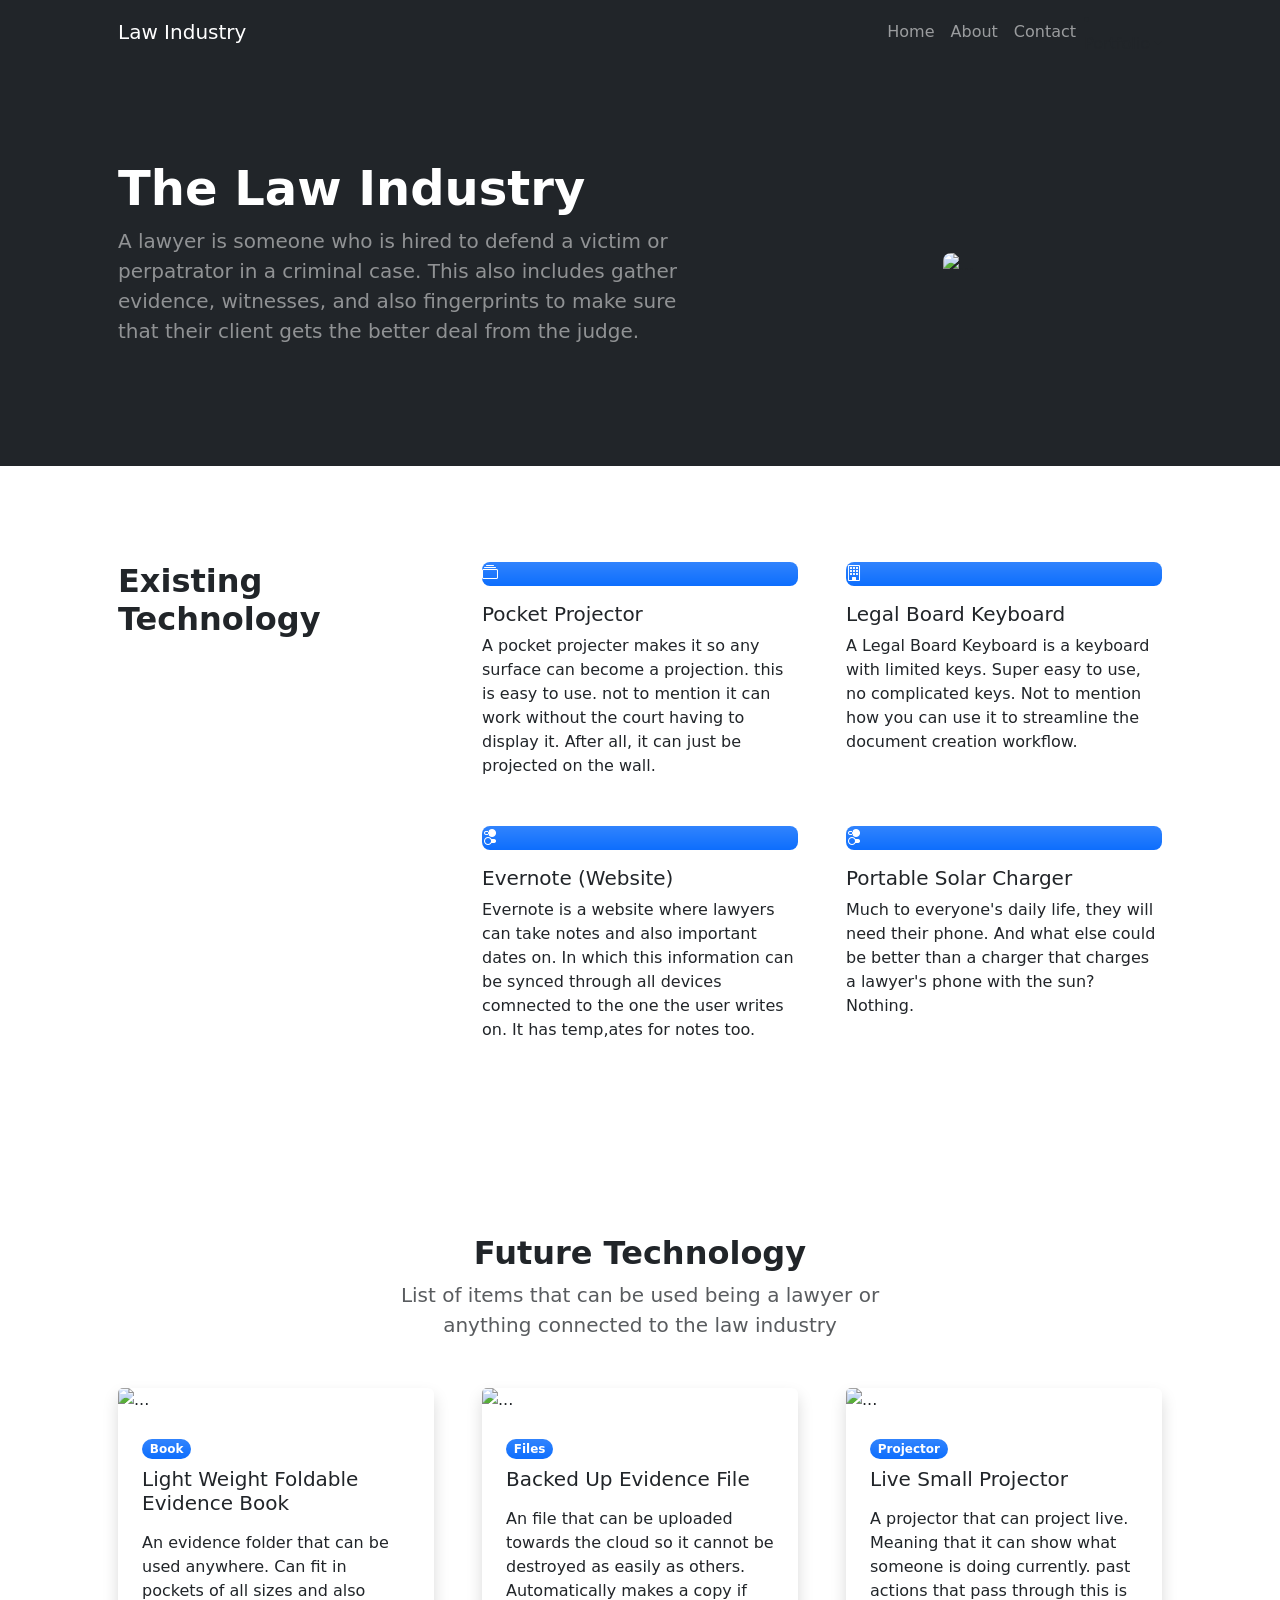
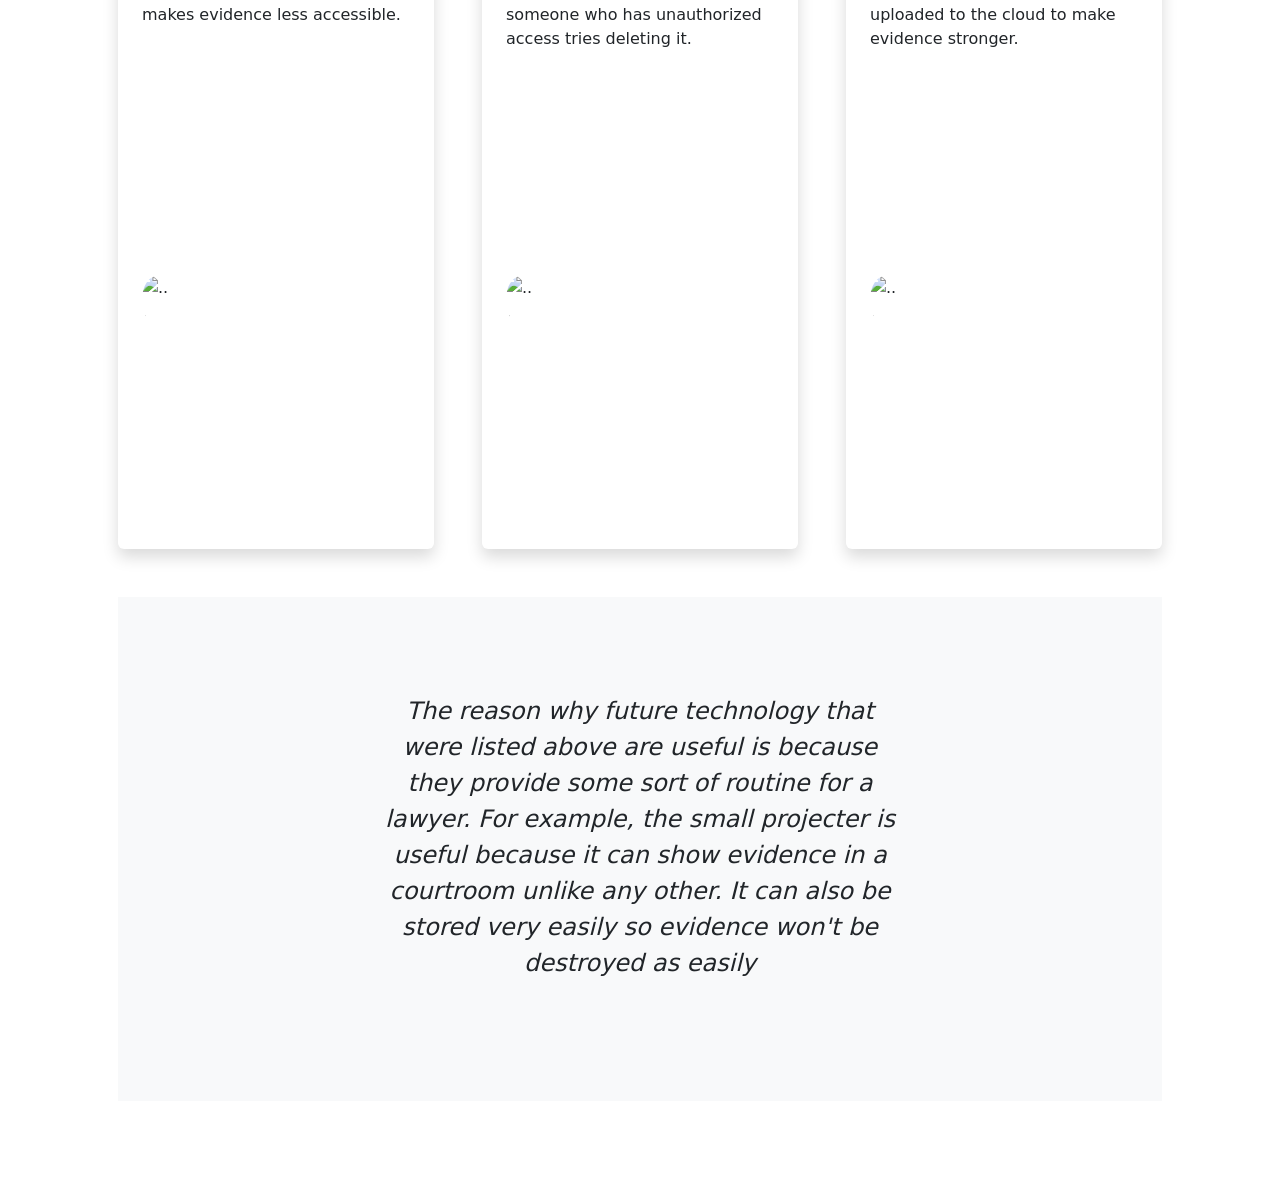
==== commit 652d7b19: "Future tech" ====
--- a/index.html
+++ b/index.html
@@ -125,7 +125,7 @@
                                 <div class="card-body p-4">
                                     <div class="badge bg-primary bg-gradient rounded-pill mb-2">Book</div>
                                     <a class="text-decoration-none link-dark stretched-link" href="#!"><h5 class="card-title mb-3">Light Weight Foldable Evidence Book</h5></a>
-                                    <p class="card-text mb-0">Some quick example text to build on the card title and make up the bulk of the card's content.</p>
+                                    <p class="card-text mb-0">An evidence folder that can be used anywhere. Can fit in pockets of all sizes and also makes evidence less accessible.</p>
                                 </div>
                                 <div class="card-footer p-4 pt-0 bg-transparent border-top-0">
                                     <div class="d-flex align-items-end justify-content-between">
@@ -144,7 +144,7 @@
                                 <div class="card-body p-4">
                                     <div class="badge bg-primary bg-gradient rounded-pill mb-2">Files</div>
                                     <a class="text-decoration-none link-dark stretched-link" href="#!"><h5 class="card-title mb-3">Backed Up Evidence File</h5></a>
-                                    <p class="card-text mb-0">This text is a bit longer to illustrate the adaptive height of each card. Some quick example text to build on the card title and make up the bulk of the card's content.</p>
+                                    <p class="card-text mb-0">An file that can be uploaded towards the cloud so it cannot be destroyed as easily as others. Automatically makes a copy if someone who has unauthorized access tries deleting it.</p>
                                 </div>
                                 <div class="card-footer p-4 pt-0 bg-transparent border-top-0">
                                     <div class="d-flex align-items-end justify-content-between">
@@ -163,7 +163,7 @@
                                 <div class="card-body p-4">
                                     <div class="badge bg-primary bg-gradient rounded-pill mb-2">Projector</div>
                                     <a class="text-decoration-none link-dark stretched-link" href="#!"><h5 class="card-title mb-3">Live Small Projector</h5></a>
-                                    <p class="card-text mb-0">Some more quick example text to build on the card title and make up the bulk of the card's content.</p>
+                                    <p class="card-text mb-0">A projector that can project live. Meaning that it can show what someone is doing currently. past actions that pass through this is uploaded to the cloud to make evidence stronger.</p>
                                 </div>
                                 <div class="card-footer p-4 pt-0 bg-transparent border-top-0">
                                     <div class="d-flex align-items-end justify-content-between">
